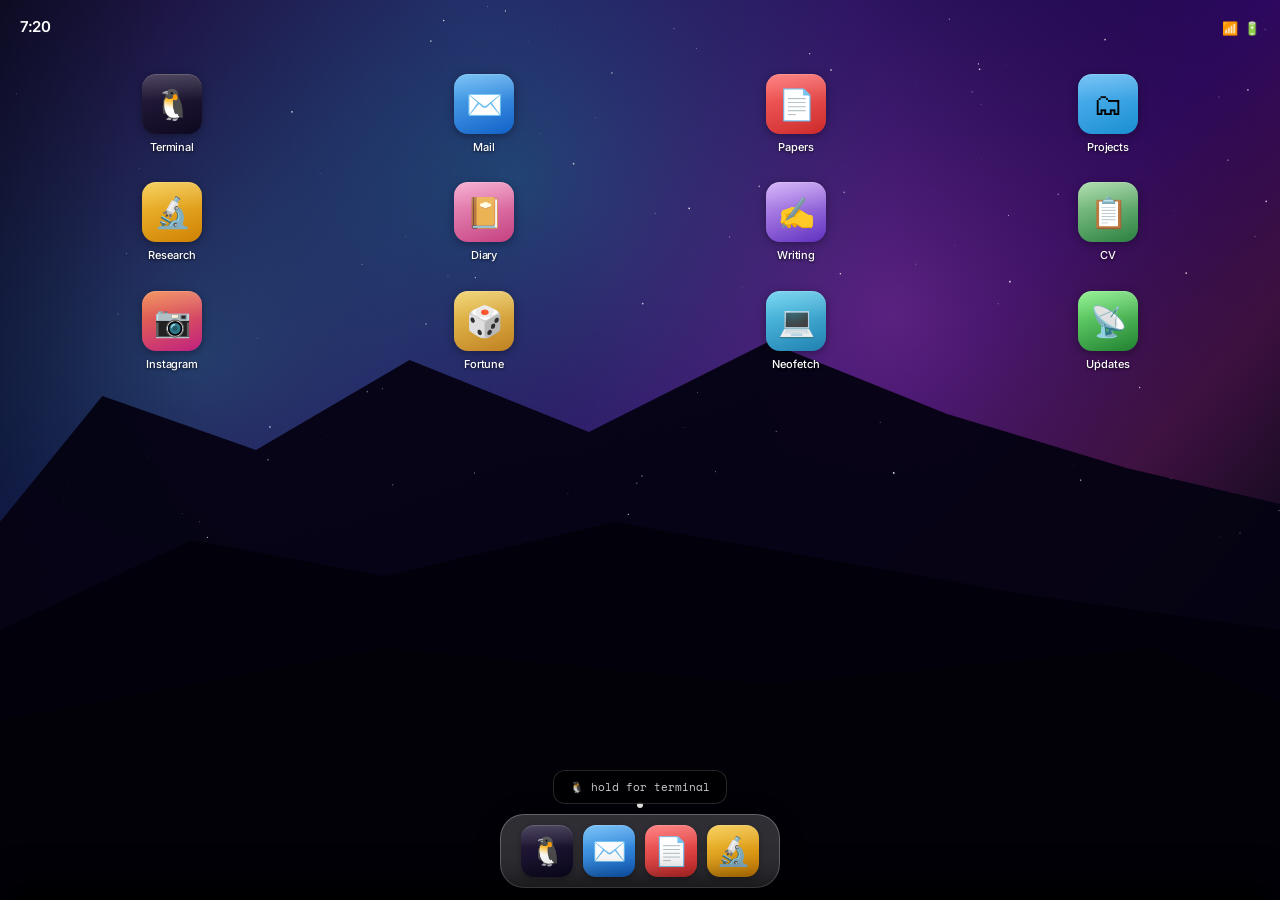
==== mobile.html @ ba02271b "Create mobile.html" ====
<!DOCTYPE html>
<html lang="en">
<head>
<meta charset="UTF-8"/>
<meta name="viewport" content="width=device-width,initial-scale=1.0,maximum-scale=1.0,user-scalable=no"/>
<title>sora@seoul</title>
<link rel="icon" href="data:image/svg+xml,<svg xmlns='http://www.w3.org/2000/svg' viewBox='0 0 100 100'><text y='.9em' font-size='90'>🐧</text></svg>"/>
<link rel="manifest" href="manifest.json"/>
<meta name="apple-mobile-web-app-capable" content="yes"/>
<meta name="apple-mobile-web-app-status-bar-style" content="black-translucent"/>
<style>
@import url('https://fonts.googleapis.com/css2?family=Press+Start+2P&family=Space+Mono:wght@400;700&family=Inter:wght@400;500;600;700&display=swap');
*{box-sizing:border-box;margin:0;padding:0;-webkit-tap-highlight-color:transparent;user-select:none;-webkit-user-select:none}
html,body{width:100%;height:100%;overflow:hidden;font-family:'Inter',-apple-system,sans-serif;background:#050818}

/* WALLPAPER */
#wallpaper{position:fixed;inset:0;z-index:0}

/* STATUS BAR */
#statusbar{position:fixed;top:0;left:0;right:0;height:44px;z-index:300;display:flex;align-items:flex-end;justify-content:space-between;padding:0 20px 8px;pointer-events:none}
.sb-time{font-size:15px;font-weight:600;color:#fff;letter-spacing:-.02em}
.sb-icons{display:flex;align-items:center;gap:6px;font-size:13px;color:#fff}

/* HOME SCREEN */
#homescreen{position:fixed;top:44px;left:0;right:0;bottom:80px;z-index:10;overflow:hidden;padding:20px 16px 0}

/* PAGE DOTS */
#pagedots{position:fixed;bottom:92px;left:0;right:0;z-index:11;display:flex;justify-content:center;gap:6px}
.pdot{width:6px;height:6px;border-radius:50%;background:rgba(255,255,255,.35);transition:background .2s}
.pdot.active{background:rgba(255,255,255,.9)}

/* APP GRID */
.app-page{display:grid;grid-template-columns:repeat(4,1fr);gap:0;padding:0;width:100%;row-gap:8px}
.app{display:flex;flex-direction:column;align-items:center;gap:6px;padding:10px 4px;border-radius:16px;cursor:pointer;transition:opacity .1s;-webkit-touch-callout:none}
.app:active{opacity:.7}
.app.long-press{animation:wiggle .15s ease}
@keyframes wiggle{0%,100%{transform:rotate(0deg)}25%{transform:rotate(-2deg)}75%{transform:rotate(2deg)}}
.app-icon{width:60px;height:60px;border-radius:14px;display:flex;align-items:center;justify-content:center;font-size:30px;box-shadow:0 2px 8px rgba(0,0,0,.35),inset 0 1px 0 rgba(255,255,255,.15);position:relative;overflow:hidden}
.app-icon::after{content:'';position:absolute;top:0;left:0;right:0;height:45%;background:linear-gradient(180deg,rgba(255,255,255,.18),transparent);border-radius:14px 14px 0 0;pointer-events:none}
.app-label{font-size:11px;font-weight:500;color:#fff;text-shadow:0 1px 3px rgba(0,0,0,.8);text-align:center;line-height:1.3;max-width:72px;word-break:break-word;letter-spacing:-.01em}

/* ICON COLORS */
.ico-terminal{background:linear-gradient(160deg,#2a2040,#0d0820)}
.ico-folder{background:linear-gradient(160deg,#5db8f5,#1a8fd1)}
.ico-papers{background:linear-gradient(160deg,#ff6b6b,#cc2a2a)}
.ico-diary{background:linear-gradient(160deg,#f5a0c8,#c44080)}
.ico-mail{background:linear-gradient(160deg,#60b8f5,#1060c8)}
.ico-ig{background:linear-gradient(160deg,#f08040,#c02080)}
.ico-research{background:linear-gradient(160deg,#f5c840,#d08000)}
.ico-cv{background:linear-gradient(160deg,#a0d8a0,#2a8040)}
.ico-writing{background:linear-gradient(160deg,#d0a8f8,#6030c0)}

/* DOCK */
#dock{position:fixed;bottom:12px;left:50%;transform:translateX(-50%);z-index:100;display:flex;align-items:center;gap:10px;padding:10px 20px;background:rgba(255,255,255,.18);border:1px solid rgba(255,255,255,.25);border-radius:24px;backdrop-filter:blur(40px);-webkit-backdrop-filter:blur(40px);box-shadow:0 4px 24px rgba(0,0,0,.3)}
.dock-app{display:flex;flex-direction:column;align-items:center;gap:3px;cursor:pointer}
.dock-icon{width:52px;height:52px;border-radius:13px;display:flex;align-items:center;justify-content:center;font-size:28px;box-shadow:0 2px 6px rgba(0,0,0,.3),inset 0 1px 0 rgba(255,255,255,.15);position:relative;overflow:hidden;transition:transform .15s}
.dock-icon::after{content:'';position:absolute;top:0;left:0;right:0;height:45%;background:linear-gradient(180deg,rgba(255,255,255,.18),transparent);border-radius:13px 13px 0 0;pointer-events:none}
.dock-app:active .dock-icon{transform:scale(.9)}

/* TERMINAL BOTTOM SHEET */
#term-sheet{position:fixed;bottom:0;left:0;right:0;z-index:500;transform:translateY(100%);transition:transform .35s cubic-bezier(.32,0,.67,0);border-radius:20px 20px 0 0;overflow:hidden;box-shadow:0 -8px 40px rgba(0,0,0,.6);display:flex;flex-direction:column;height:70vh}
#term-sheet.open{transform:translateY(0);transition:transform .35s cubic-bezier(.33,1,.68,1)}
.ts-handle-bar{background:#2d2640;padding:12px 16px 8px;display:flex;flex-direction:column;align-items:center;gap:8px;flex-shrink:0}
.ts-handle{width:36px;height:4px;border-radius:2px;background:rgba(255,255,255,.25)}
.ts-title-row{display:flex;align-items:center;justify-content:space-between;width:100%}
.ts-dots{display:flex;gap:5px}
.ts-dot{width:10px;height:10px;border-radius:50%}
.ts-dot.r{background:#ff5f57}.ts-dot.y{background:#febc2e}.ts-dot.g{background:#28c840}
.ts-title{font-family:'Space Mono',monospace;font-size:10px;color:rgba(255,255,255,.4);letter-spacing:.04em}
.ts-close{font-size:16px;color:rgba(255,255,255,.5);cursor:pointer;padding:4px 8px}
.ts-out{flex:1;overflow-y:auto;padding:14px 16px;background:#f5f0e8;background-image:radial-gradient(circle,rgba(26,20,40,.06) 1px,transparent 1px);background-size:20px 20px;-webkit-overflow-scrolling:touch}
.ts-out::-webkit-scrollbar{display:none}
.tline{margin-bottom:2px;line-height:1.75;font-size:11px;font-family:'Space Mono',monospace;white-space:pre-wrap;word-break:break-word}
.tline.out{color:#7a6e7e}
.tline.err{color:#c4593a}
.tline.head{color:#1a1428;font-family:'Press Start 2P',monospace;font-size:5px;letter-spacing:.06em;margin:8px 0 4px;border-bottom:1px solid rgba(26,20,40,.1);padding-bottom:4px}
.tline.blank{min-height:8px}
.tline.prompt-line{display:flex;align-items:flex-start;gap:6px}
.tline b{color:#1a1428;font-weight:700}
.te{color:#c4593a}.mi{color:#4a9e7e}.pi{color:#b8608a}.bl{color:#4a7ab8}.ye{color:#c89a2a}.dm{color:#b0a8b8}
.ts-input{display:flex;align-items:center;gap:8px;padding:10px 16px;border-top:1px solid rgba(26,20,40,.08);background:#ede8dc;flex-shrink:0}
.ts-ps1{color:#c4593a;font-family:'Press Start 2P',monospace;font-size:5px;white-space:nowrap}
.ts-ps1 .sym{color:#4a9e7e}
#tcmd{flex:1;background:transparent;border:none;outline:none;font-family:'Space Mono',monospace;font-size:12px;color:#1a1428;caret-color:#c4593a;-webkit-user-select:text;user-select:text}
#tcmd::placeholder{color:#b0a8b8;font-size:10px}

/* OVERLAY */
#sheet-overlay{position:fixed;inset:0;z-index:490;background:rgba(0,0,0,.4);backdrop-filter:blur(4px);display:none}
#sheet-overlay.open{display:block}

/* EASTER EGG HINT */
#egg-hint{position:fixed;bottom:96px;left:50%;transform:translateX(-50%);z-index:200;background:rgba(0,0,0,.7);backdrop-filter:blur(12px);border:1px solid rgba(255,255,255,.15);border-radius:12px;padding:8px 16px;font-size:11px;color:rgba(255,255,255,.8);font-family:'Space Mono',monospace;white-space:nowrap;opacity:0;transition:opacity .3s;pointer-events:none}
#egg-hint.show{opacity:1}

/* CONTACT SHEET */
#contact-sheet{position:fixed;bottom:0;left:0;right:0;z-index:600;transform:translateY(100%);transition:transform .35s cubic-bezier(.32,0,.67,0);border-radius:20px 20px 0 0;background:#f5f0e8;overflow:hidden;box-shadow:0 -8px 40px rgba(0,0,0,.6)}
#contact-sheet.open{transform:translateY(0);transition:transform .35s cubic-bezier(.33,1,.68,1)}
.cs-handle{display:flex;justify-content:center;padding:12px 0 8px;background:#f5f0e8}
.cs-handle-bar{width:36px;height:4px;border-radius:2px;background:rgba(26,20,40,.2)}
.cs-title{font-family:'Press Start 2P',monospace;font-size:6px;color:#1a1428;padding:0 24px 16px;letter-spacing:.04em}
.cs-item{display:flex;align-items:center;gap:14px;padding:14px 24px;border-bottom:1px solid rgba(26,20,40,.07);cursor:pointer;text-decoration:none}
.cs-item:active{background:rgba(26,20,40,.05)}
.cs-icon{font-size:22px;width:32px;text-align:center}
.cs-text{font-family:'Space Mono',monospace}
.cs-label{font-size:12px;color:#1a1428;font-weight:700}
.cs-sub{font-size:10px;color:#7a6e7e}
.cs-close-btn{margin:12px 24px 28px;padding:14px;text-align:center;background:#2d2640;border-radius:12px;font-family:'Space Mono',monospace;font-size:12px;color:#fff;cursor:pointer;font-weight:700}
</style>
</head>
<body>

<canvas id="wallpaper"></canvas>

<!-- STATUS BAR -->
<div id="statusbar">
  <span class="sb-time" id="clock">9:41</span>
  <div class="sb-icons"><span>📶</span><span>🔋</span></div>
</div>

<!-- HOME SCREEN -->
<div id="homescreen">
  <div class="app-page" id="app-grid">

    <!-- Row 1 -->
    <div class="app" id="app-terminal" data-long="terminal">
      <div class="app-icon ico-terminal">🐧</div>
      <div class="app-label">Terminal</div>
    </div>
    <div class="app" onclick="openContactSheet()">
      <div class="app-icon ico-mail">✉️</div>
      <div class="app-label">Mail</div>
    </div>
    <div class="app" onclick="window.open('https://sorakim-lab.github.io/papers','_blank')">
      <div class="app-icon ico-papers">📄</div>
      <div class="app-label">Papers</div>
    </div>
    <div class="app" onclick="window.open('https://sorakim-lab.github.io/projects','_blank')">
      <div class="app-icon ico-folder">🗂</div>
      <div class="app-label">Projects</div>
    </div>

    <!-- Row 2 -->
    <div class="app" onclick="window.open('https://sorakim-lab.github.io','_blank')">
      <div class="app-icon ico-research">🔬</div>
      <div class="app-label">Research</div>
    </div>
    <div class="app" onclick="runTermCmd('cat diary.txt')">
      <div class="app-icon ico-diary">📔</div>
      <div class="app-label">Diary</div>
    </div>
    <div class="app" onclick="runTermCmd('ls writing')">
      <div class="app-icon ico-writing">✍️</div>
      <div class="app-label">Writing</div>
    </div>
    <div class="app" onclick="window.open('assets/sorakim_cv_hci.pdf','_blank')">
      <div class="app-icon ico-cv">📋</div>
      <div class="app-label">CV</div>
    </div>

    <!-- Row 3 -->
    <div class="app" onclick="window.open('https://instagram.com/sora.rchive_','_blank')">
      <div class="app-icon ico-ig">📷</div>
      <div class="app-label">Instagram</div>
    </div>
    <div class="app" onclick="runTermCmd('fortune')">
      <div class="app-icon" style="background:linear-gradient(160deg,#f0d060,#c08020)">🎲</div>
      <div class="app-label">Fortune</div>
    </div>
    <div class="app" onclick="runTermCmd('neofetch')">
      <div class="app-icon" style="background:linear-gradient(160deg,#60d0f0,#2080b0)">💻</div>
      <div class="app-label">Neofetch</div>
    </div>
    <div class="app" onclick="runTermCmd('updates')">
      <div class="app-icon" style="background:linear-gradient(160deg,#80f080,#208030)">📡</div>
      <div class="app-label">Updates</div>
    </div>

  </div>
</div>

<!-- PAGE DOTS -->
<div id="pagedots">
  <div class="pdot active"></div>
</div>

<!-- EASTER EGG HINT -->
<div id="egg-hint">🐧 hold for terminal</div>

<!-- DOCK -->
<div id="dock">
  <div class="dock-app" id="dock-terminal" data-long="terminal">
    <div class="dock-icon ico-terminal">🐧</div>
  </div>
  <div class="dock-app" onclick="openContactSheet()">
    <div class="dock-icon ico-mail">✉️</div>
  </div>
  <div class="dock-app" onclick="window.open('https://sorakim-lab.github.io/papers','_blank')">
    <div class="dock-icon ico-papers">📄</div>
  </div>
  <div class="dock-app" onclick="window.open('https://sorakim-lab.github.io','_blank')">
    <div class="dock-icon ico-research">🔬</div>
  </div>
</div>

<!-- SHEET OVERLAY -->
<div id="sheet-overlay" onclick="closeAllSheets()"></div>

<!-- TERMINAL BOTTOM SHEET -->
<div id="term-sheet">
  <div class="ts-handle-bar">
    <div class="ts-handle"></div>
    <div class="ts-title-row">
      <div class="ts-dots">
        <div class="ts-dot r"></div>
        <div class="ts-dot y"></div>
        <div class="ts-dot g"></div>
      </div>
      <div class="ts-title">🐧 sora@seoul</div>
      <div class="ts-close" onclick="closeTermSheet()">✕</div>
    </div>
  </div>
  <div class="ts-out" id="ts-out"></div>
  <div class="ts-input">
    <span class="ts-ps1">sora@seoul ~<span class="sym"> $</span></span>
    <input id="tcmd" autocomplete="off" autocorrect="off" autocapitalize="off" spellcheck="false" placeholder="type 'help' →" inputmode="text"/>
  </div>
</div>

<!-- CONTACT SHEET -->
<div id="contact-sheet">
  <div class="cs-handle"><div class="cs-handle-bar"></div></div>
  <div class="cs-title">// GET IN TOUCH</div>
  <a class="cs-item" href="sms:+821081197439">
    <div class="cs-icon">💬</div>
    <div class="cs-text"><div class="cs-label">iMessage</div><div class="cs-sub">+82 10-8119-7439</div></div>
  </a>
  <a class="cs-item" href="mailto:sorakim.lab@gmail.com">
    <div class="cs-icon">✉️</div>
    <div class="cs-text"><div class="cs-label">Email</div><div class="cs-sub">sorakim.lab@gmail.com</div></div>
  </a>
  <a class="cs-item" href="assets/sorakim_cv_hci.pdf" target="_blank">
    <div class="cs-icon">📄</div>
    <div class="cs-text"><div class="cs-label">Download CV</div><div class="cs-sub">sorakim_cv_hci.pdf</div></div>
  </a>
  <a class="cs-item" href="https://instagram.com/sora.rchive_" target="_blank">
    <div class="cs-icon">📷</div>
    <div class="cs-text"><div class="cs-label">Instagram</div><div class="cs-sub">@sora.rchive_</div></div>
  </a>
  <div class="cs-close-btn" onclick="closeContactSheet()">close</div>
</div>

<script>
/* WALLPAPER */
const cv=document.getElementById('wallpaper'),cx=cv.getContext('2d');
function resize(){cv.width=window.innerWidth;cv.height=window.innerHeight;drawWall()}
function drawWall(){
  const W=cv.width,H=cv.height;
  const sky=cx.createLinearGradient(0,0,W*.8,H);
  sky.addColorStop(0,'#050818');sky.addColorStop(.25,'#0d1240');sky.addColorStop(.5,'#1a0a50');sky.addColorStop(.7,'#2d0860');sky.addColorStop(.85,'#3d1040');sky.addColorStop(1,'#0a0818');
  cx.fillStyle=sky;cx.fillRect(0,0,W,H);
  [[W*.4,H*.2,W*.6,'rgba(60,180,220,.35)','rgba(120,60,200,.2)'],[W*.7,H*.35,W*.4,'rgba(200,80,180,.25)',null],[W*.15,H*.4,W*.35,'rgba(40,200,160,.2)',null]].forEach(([x,y,r,c1,c2])=>{
    const g=cx.createRadialGradient(x,y,0,x,y,r);g.addColorStop(0,c1);g.addColorStop(c2?.5:1,c2||'transparent');if(c2)g.addColorStop(1,'transparent');cx.fillStyle=g;cx.fillRect(0,0,W,H);
  });
  const mts=[
    {pts:[[0,.58],[.08,.44],[.2,.50],[.32,.40],[.46,.48],[.6,.38],[.74,.46],[.88,.52],[1,.56],[1,1],[0,1]],c:'rgba(5,3,18,.95)'},
    {pts:[[0,.70],[.15,.60],[.3,.64],[.48,.58],[.64,.62],[.8,.66],[1,.70],[1,1],[0,1]],c:'rgba(3,1,12,.98)'},
    {pts:[[0,.80],[.3,.72],[.6,.76],[.9,.72],[1,.78],[1,1],[0,1]],c:'rgba(2,1,8,1)'},
  ];
  mts.forEach(({pts,c})=>{cx.beginPath();pts.forEach(([x,y],i)=>i?cx.lineTo(x*W,y*H):cx.moveTo(x*W,y*H));cx.closePath();cx.fillStyle=c;cx.fill()});
  for(let i=0;i<120;i++){const x=Math.random()*W,y=Math.random()*H*.6,r=Math.random()*.8+.1;cx.fillStyle=`rgba(255,255,255,${Math.random()*.8+.2})`;cx.beginPath();cx.arc(x,y,r,0,Math.PI*2);cx.fill()}
}
resize();window.addEventListener('resize',resize);

/* CLOCK */
function updateClock(){const d=new Date(),h=d.getHours()%12||12,m=String(d.getMinutes()).padStart(2,'0');document.getElementById('clock').textContent=`${h}:${m}`}
updateClock();setInterval(updateClock,10000);

/* LONG PRESS for terminal */
let lpTimer=null,lpTarget=null;
const hint=document.getElementById('egg-hint');
let hintShown=false;

function startLP(el){
  lpTarget=el;
  lpTimer=setTimeout(()=>{
    openTermSheet();
    lpTarget=null;
  },600);
}
function cancelLP(){clearTimeout(lpTimer);lpTimer=null}

// show hint once on first load
setTimeout(()=>{hint.classList.add('show');setTimeout(()=>hint.classList.remove('show'),2500)},1200);

['app-terminal','dock-terminal'].forEach(id=>{
  const el=document.getElementById(id);
  if(!el)return;
  el.addEventListener('touchstart',e=>{startLP(el);e.preventDefault()},{passive:false});
  el.addEventListener('touchend',cancelLP);
  el.addEventListener('touchmove',cancelLP);
  // desktop fallback
  el.addEventListener('mousedown',()=>startLP(el));
  el.addEventListener('mouseup',cancelLP);
  el.addEventListener('mouseleave',cancelLP);
});

/* TERMINAL SHEET */
let termBooted=false;
const tsOut=document.getElementById('ts-out'),tcmd=document.getElementById('tcmd');

function openTermSheet(){
  document.getElementById('term-sheet').classList.add('open');
  document.getElementById('sheet-overlay').classList.add('open');
  if(!termBooted){termBooted=true;bootTerm()}
  setTimeout(()=>tcmd.focus(),400);
}
function closeTermSheet(){
  document.getElementById('term-sheet').classList.remove('open');
  document.getElementById('sheet-overlay').classList.remove('open');
}
function runTermCmd(cmd){openTermSheet();setTimeout(()=>runCmd(cmd),termBooted?100:1800)}

/* CONTACT SHEET */
function openContactSheet(){
  document.getElementById('contact-sheet').classList.add('open');
  document.getElementById('sheet-overlay').classList.add('open');
}
function closeContactSheet(){
  document.getElementById('contact-sheet').classList.remove('open');
  document.getElementById('sheet-overlay').classList.remove('open');
}
function closeAllSheets(){closeTermSheet();closeContactSheet()}

/* TERMINAL ENGINE */
function scrollB(){tsOut.scrollTop=tsOut.scrollHeight}
function addLine(cfg,delay=0){
  return new Promise(res=>setTimeout(()=>{
    const d=document.createElement('div');
    d.className='tline '+(cfg.t==='blank'?'blank':cfg.t==='head'?'head':cfg.t==='err'?'err':'out');
    d.innerHTML=cfg.v||'';tsOut.appendChild(d);scrollB();res();
  },delay));
}
function addPrompt(text){
  const d=document.createElement('div');d.className='tline prompt-line';
  d.innerHTML=`<span class="ts-ps1" style="font-family:'Press Start 2P',monospace;font-size:5px;color:#c4593a;white-space:nowrap;padding-top:3px">sora@seoul ~<span style="color:#4a9e7e"> $</span></span> <span style="font-size:11px">${text}</span>`;
  tsOut.appendChild(d);
}
async function printLines(lines){for(let i=0;i<lines.length;i++)await addLine(lines[i],i*30)}

async function bootTerm(){
  const b=[
    {t:'out',v:`<span style="font-family:'Press Start 2P',monospace;font-size:5px;line-height:2.2;color:#c4593a">  ██████╗  ██████╗ ██████╗  █████╗ </span>`},
    {t:'out',v:`<span style="font-family:'Press Start 2P',monospace;font-size:5px;line-height:2.2;color:#b8608a">  ██╔════╝ ██╔═══██╗██╔══██╗██╔══██╗</span>`},
    {t:'out',v:`<span style="font-family:'Press Start 2P',monospace;font-size:5px;line-height:2.2;color:#c89a2a">  ╚█████╗  ██║   ██║██████╔╝███████║</span>`},
    {t:'out',v:`<span style="font-family:'Press Start 2P',monospace;font-size:5px;line-height:2.2;color:#4a9e7e">   ╚═══██╗ ██║   ██║██╔══██╗██╔══██║</span>`},
    {t:'out',v:`<span style="font-family:'Press Start 2P',monospace;font-size:5px;line-height:2.2;color:#4a7ab8">  ██████╔╝ ╚██████╔╝██║  ██║██║  ██║</span>`},
    {t:'out',v:`<span style="font-family:'Press Start 2P',monospace;font-size:5px;line-height:2.2;color:#b0a8b8">  ╚═════╝   ╚═════╝ ╚═╝  ╚═╝╚═╝  ╚═╝</span>`},
    {t:'blank'},
    {t:'out',v:`<span class="mi">sora-os</span> <span class="ye">2026.03</span> — <span class="pi">easter egg unlocked 🐧</span>`},
    {t:'out',v:`you found the terminal. nice.`},
    {t:'blank'},
    {t:'out',v:`type <span class="te">help</span> to see what's here.`},
    {t:'blank'},
  ];
  for(let i=0;i<b.length;i++)await addLine(b[i],i*45);
}

const hist=[];let hidx=-1;
const commands={
  help:()=>[
    {t:'head',v:'// COMMANDS'},
    {t:'out',v:`  <span class="te">whoami</span>          — who is sora?`},
    {t:'out',v:`  <span class="te">cat about.txt</span>   — more about me`},
    {t:'out',v:`  <span class="te">cat diary.txt</span>   — diary entries`},
    {t:'out',v:`  <span class="te">ls writing</span>      — essays`},
    {t:'out',v:`  <span class="te">ls papers</span>       — research papers`},
    {t:'out',v:`  <span class="te">ls projects</span>     — projects`},
    {t:'out',v:`  <span class="te">updates</span>         — latest news`},
    {t:'out',v:`  <span class="pi">fortune</span>         — random quote`},
    {t:'out',v:`  <span class="mi">sudo make-coffee</span> — ☕`},
    {t:'out',v:`  <span class="dm">clear</span>           — clear`},
    {t:'blank'},
  ],
  whoami:()=>[
    {t:'blank'},
    {t:'out',v:`<span class="te">Sora Kim</span> · QC Lead & HCI Researcher`},
    {t:'blank'},
    {t:'out',v:`  <span class="mi">location</span>  Seoul 🌱`},
    {t:'out',v:`  <span class="mi">prev</span>      Tokyo 🗼 · Boston 🦞`},
    {t:'out',v:`  <span class="mi">field</span>     HCI × STS · pharma GMP`},
    {t:'out',v:`  <span class="mi">papers</span>    9 in progress`},
    {t:'out',v:`  <span class="mi">latte art</span> rosetta certified ☕`},
    {t:'out',v:`  <span class="mi">film</span>      Ratatouille 🐀 (non-negotiable)`},
    {t:'blank'},
  ],
  'cat about.txt':()=>[
    {t:'blank'},{t:'head',v:'// about.txt'},
    {t:'out',v:`hi. I'm <span class="te">Sora</span>. I notice things a little too hard.`},
    {t:'blank'},
    {t:'out',v:`Seoul → Tokyo 🗼 → Boston 🦞 → Seoul again.`},
    {t:'out',v:`QC by day. HCI researcher by night.`},
    {t:'out',v:`9 papers. 3 languages attempted. 1 latte art style mastered.`},
    {t:'blank'},
    {t:'out',v:`Ratatouille is the best film ever made. not debating this.`},
    {t:'blank'},
    {t:'out',v:`→ <a href="https://sorakim-lab.github.io" target="_blank" style="color:#4a7ab8">sorakim-lab.github.io</a>`},
    {t:'blank'},
  ],
  'cat diary.txt':()=>[
    {t:'blank'},{t:'head',v:'// diary.txt · March 2026'},
    {t:'out',v:`<span class="ye">Mar 25</span> made a terminal website. spent forever on`},
    {t:'out',v:`        color palette. iced americano #3.`},
    {t:'blank'},
    {t:'out',v:`<span class="ye">Mar 20</span> SUBMITTED. 4S Toronto 2026. PAC paper.`},
    {t:'out',v:`        refreshed email 14 times. normal.`},
    {t:'blank'},
    {t:'out',v:`<span class="ye">Mar 18</span> CSCW 2026 poster done!! 2am finish.`},
    {t:'out',v:`        18/20. still gets me every time.`},
    {t:'blank'},
    {t:'out',v:`<span class="dm">// always noticing. ☕🐧</span>`},
    {t:'blank'},
  ],
  'ls writing':()=>[
    {t:'blank'},{t:'head',v:'// ~/writing'},
    {t:'out',v:`<span class="bl">things_i_cant_unnotice.txt</span>      <span class="dm">Mar 25</span>`},
    {t:'out',v:`<span class="bl">on_noticing_too_hard.txt</span>        <span class="dm">Mar 22</span>`},
    {t:'out',v:`<span class="bl">the_barista_years.txt</span>           <span class="dm">Mar 20</span>`},
    {t:'out',v:`<span class="bl">on_learning_languages_badly.txt</span> <span class="dm">Mar 18</span>`},
    {t:'out',v:`<span class="bl">notes_instead_of_sleeping.txt</span>   <span class="dm">Mar 12</span>`},
    {t:'out',v:`<span class="bl">9to6_6to9.txt</span>                   <span class="dm">Mar 08</span>`},
    {t:'out',v:`<span class="bl">films_that_stayed.txt</span>           <span class="dm">Feb 28</span>`},
    {t:'blank'},
  ],
  'ls papers':()=>[
    {t:'blank'},{t:'head',v:'// ~/papers · HCI'},
    {t:'out',v:`<span class="mi">HCI-01</span>  From Retrieval to Reasoning`},
    {t:'out',v:`<span class="mi">HCI-02</span>  Keeping Alternatives Alive  <span class="ye">CSCW 2026</span>`},
    {t:'out',v:`<span class="mi">HCI-03</span>  When Documents Don't Connect`},
    {t:'out',v:`<span class="mi">HCI-04</span>  Friction Before Failure`},
    {t:'out',v:`<span class="mi">HCI-05</span>  Regulatory UX Framework`},
    {t:'blank'},{t:'head',v:'// ~/papers · STS'},
    {t:'out',v:`<span class="te">STS-01</span>  Anticipated Accountability Conv.  <span class="ye">SSRN</span>`},
    {t:'out',v:`<span class="te">STS-02</span>  Cognitive Friction               <span class="ye">SSRN</span>`},
    {t:'out',v:`<span class="te">STS-03</span>  Responsibility Convergence       <span class="ye">SSRN</span>`},
    {t:'out',v:`<span class="te">STS-04</span>  Premature Accountability Conv.   <span class="ye">4S Toronto</span>`},
    {t:'blank'},
    {t:'out',v:`→ <a href="https://sorakim-lab.github.io/papers" target="_blank" style="color:#4a7ab8">sorakim-lab.github.io/papers ↗</a>`},
    {t:'blank'},
  ],
  'ls projects':()=>[
    {t:'blank'},{t:'head',v:'// ~/projects'},
    {t:'out',v:`<span class="mi">[R1]</span> Causal Reasoning under Closure Pressure`},
    {t:'out',v:`<span class="mi">[R2]</span> Premature Convergence · N=20`},
    {t:'out',v:`<span class="te">[N1]</span> Procedural Visibility in SOP Nav`},
    {t:'out',v:`<span class="te">[N2]</span> Cross-Reference Visibility`},
    {t:'out',v:`<span class="te">[N3]</span> Navigation Friction & Loopback`},
    {t:'out',v:`<span class="te">[N4]</span> Review Burden & Workflow Visibility`},
    {t:'out',v:`<span class="pi">[L1]</span> Cognitive Friction in Proc. Docs · N=500`},
    {t:'out',v:`<span class="ye">[C1]</span> FDA Warning Letters · N=50 · N=160`},
    {t:'blank'},
  ],
  updates:()=>[
    {t:'blank'},{t:'head',v:'// UPDATES · March 2026'},
    {t:'out',v:`<span class="mi">✓</span> 4S Toronto 2026 — PAC abstract submitted`},
    {t:'out',v:`<span class="mi">✓</span> CSCW 2026 — poster submitted`},
    {t:'out',v:`<span class="ye">↻</span> 9 papers v2.0 — in progress`},
    {t:'out',v:`<span class="mi">✓</span> FDA corpus complete · N=50 · N=160`},
    {t:'blank'},
  ],
  fortune:()=>{
    const q=[
      ['my duolingo streak is zero. i regret nothing.','🦉'],
      ['the only french words I know: croissant, baguette, ratatouille.','🥐'],
      ['rosetta certified. swans: pending.','☕'],
      ['refreshed email 14 times after submitting. normal behavior.','📬'],
      ['9-to-6: QC. 6-to-9: researcher. sleep: somewhere in there.','😴'],
      ['"anyone can cook" is the most radical thing in an animated film.','🐀'],
      ['iced americano #3. still noticing things.','☕'],
      ['learned japanese through sheer panic in tokyo. it worked.','🗼'],
      ['bad bunny is not a rapper. reggaeton. please.','📻'],
    ];
    const [q2,e]=q[Math.floor(Math.random()*q.length)];
    return [{t:'blank'},{t:'out',v:`${e} <span class="pi">"${q2}"</span>`},{t:'out',v:`<span class="dm">   — sora-fortune</span>`},{t:'blank'}];
  },
  'sudo make-coffee':()=>[
    {t:'blank'},
    {t:'out',v:`<span class="mi">✓</span> credentials verified (3yr barista)`},
    {t:'out',v:`pulling espresso  ████████ <span class="mi">done</span>`},
    {t:'out',v:`steaming milk     ████████ <span class="mi">done</span>`},
    {t:'out',v:`rosetta art       ████████ <span class="mi">done</span>`},
    {t:'blank'},
    {t:'out',v:`<span class="mi">☕ oat latte ready.</span>`},
    {t:'blank'},
  ],
  neofetch:()=>[
    {t:'blank'},
    {t:'out',v:`  🐧  <span class="te">sora</span><span class="dm">@</span><span class="mi">seoul</span>`},
    {t:'out',v:`  <span class="ye">OS</span>     sora-os 2026.03 LTS`},
    {t:'out',v:`  <span class="ye">kernel</span> hci-sts-hybrid`},
    {t:'out',v:`  <span class="ye">papers</span> 9 in progress`},
    {t:'out',v:`  <span class="ye">art</span>    rosetta certified`},
    {t:'out',v:`  <span class="ye">film</span>   Ratatouille 🐀`},
    {t:'blank'},
  ],
  clear:()=>'__clear__',
};

async function runCmd(val){
  val=val.trim().toLowerCase();
  if(!val)return;
  hist.push(val);hidx=-1;
  addPrompt(val);
  const fn=commands[val];
  if(!fn){
    await printLines([
      {t:'err',v:`command not found: <b>${val}</b>`},
      {t:'err',v:`try <span class="te">help</span>`},
      {t:'blank'},
    ]);
  } else {
    const r=fn();
    if(r==='__clear__')tsOut.innerHTML='';
    else await printLines(r);
  }
}

tcmd.addEventListener('keydown',e=>{
  if(e.key==='Enter'){const v=tcmd.value;tcmd.value='';runCmd(v)}
  if(e.key==='ArrowUp'){e.preventDefault();if(hidx<hist.length-1){hidx++;tcmd.value=hist[hist.length-1-hidx]}}
  if(e.key==='ArrowDown'){e.preventDefault();if(hidx>0){hidx--;tcmd.value=hist[hist.length-1-hidx]}else{hidx=-1;tcmd.value=''}}
});
tsOut.addEventListener('click',()=>tcmd.focus());

/* SWIPE DOWN TO CLOSE TERMINAL */
let touchStartY=0;
const sheet=document.getElementById('term-sheet');
sheet.addEventListener('touchstart',e=>{touchStartY=e.touches[0].clientY},{passive:true});
sheet.addEventListener('touchend',e=>{
  const dy=e.changedTouches[0].clientY-touchStartY;
  if(dy>80)closeTermSheet();
},{passive:true});
</script>
</body>
</html>
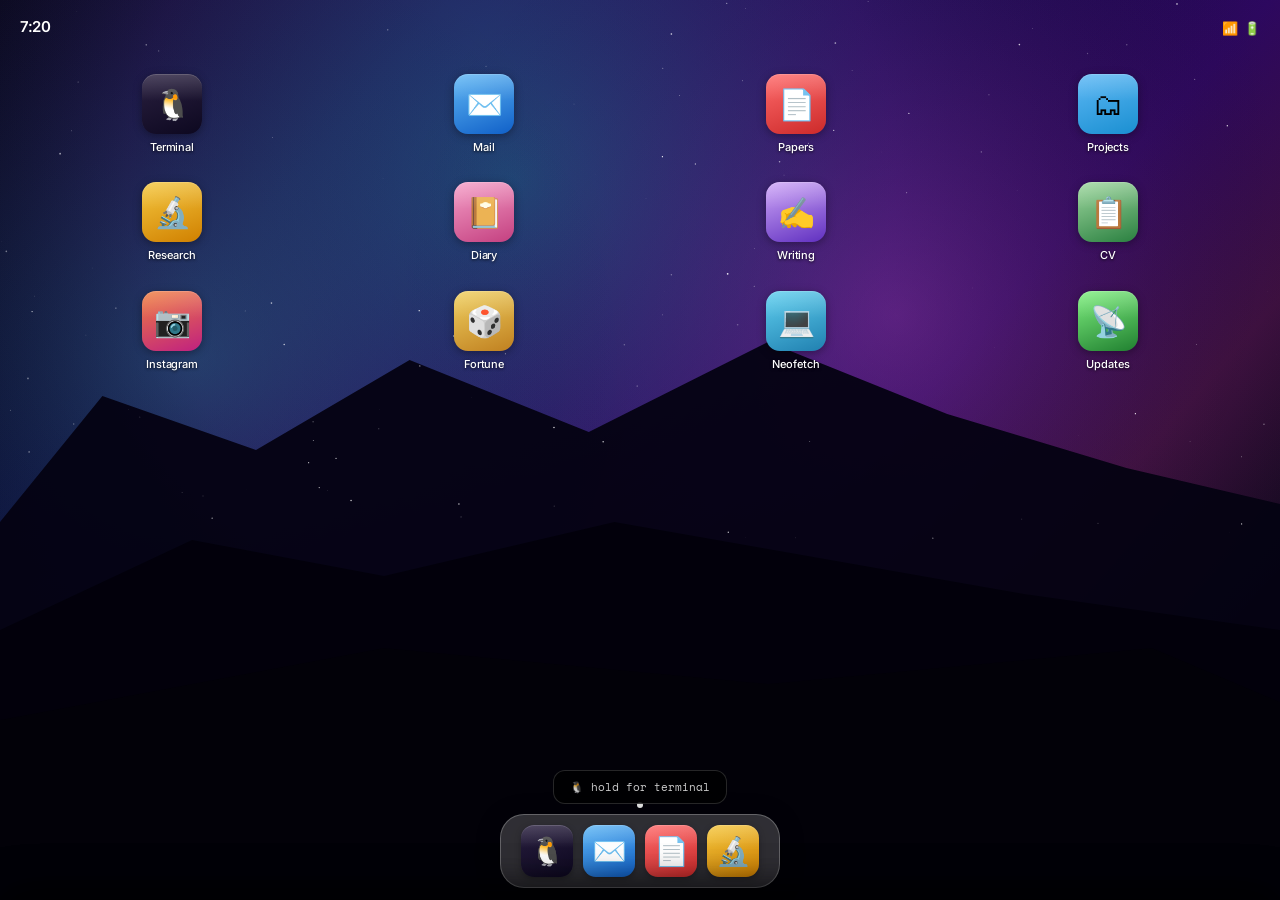
==== commit 785c2739: "Update mobile.html" ====
--- a/mobile.html
+++ b/mobile.html
@@ -420,6 +420,46 @@
     {t:'out',v:`<span class="dm">// always noticing. ☕🐧</span>`},
     {t:'blank'},
   ],
+  'cat notes_instead_of_sleeping.txt':()=>[
+    {t:'blank'},{t:'head',v:'// notes_instead_of_sleeping.txt'},
+    {t:'out',v:`<span class="ye">Feb 2026 · Boston 🦞</span>`},
+    {t:'blank'},
+    {t:'out',v:`went to Boston to see some people. ended up spending`},
+    {t:'out',v:`most of it with two Norwegian friends — one PhD at MIT,`},
+    {t:'out',v:`one PhD at Stanford.`},
+    {t:'blank'},
+    {t:'out',v:`I asked the MIT one how the PhD was going. he said:`},
+    {t:'out',v:`<span class="pi">"it's great, I really like running here."</span>`},
+    {t:'out',v:`that was it. full stop. genuinely, suspiciously fine.`},
+    {t:'blank'},
+    {t:'out',v:`the Stanford one was a competitive biathlete.`},
+    {t:'out',v:`skiing + shooting. Norwegian national team level.`},
+    {t:'blank'},
+    {t:'out',v:`I asked how Stanford was going.`},
+    {t:'blank'},
+    {t:'out',v:`<span class="pi">"the weather is so nice."</span>`},
+    {t:'blank'},
+    {t:'out',v:`the WEATHER. he is from NORWAY.`},
+    {t:'blank'},
+    {t:'out',v:`both of them: just happy. doing interesting work. unbothered.`},
+    {t:'blank'},
+    {t:'out',v:`I flew back to Seoul thinking about this the entire flight.`},
+    {t:'out',v:`applying Fall 2027. choosing to interpret this as a good sign. 🌨️`},
+    {t:'blank'},
+    {t:'out',v:`<span class="ye">Mar 2026 · Seoul 🌱</span>`},
+    {t:'blank'},
+    {t:'out',v:`it's 1am and I just submitted the CSCW poster.`},
+    {t:'out',v:`I should sleep. instead I'm writing this.`},
+    {t:'blank'},
+    {t:'out',v:`18/20 participants broadened their causal reasoning.`},
+    {t:'out',v:`I've known this number for months. still slightly unbelievable.`},
+    {t:'blank'},
+    {t:'out',v:`<span class="dm">the form wanted one cause. it was three things.</span>`},
+    {t:'out',v:`<span class="dm">it's always three things.</span>`},
+    {t:'blank'},
+    {t:'out',v:`going to sleep now. maybe. ☕`},
+    {t:'blank'},
+  ],
   'ls writing':()=>[
     {t:'blank'},{t:'head',v:'// ~/writing'},
     {t:'out',v:`<span class="bl">things_i_cant_unnotice.txt</span>      <span class="dm">Mar 25</span>`},
